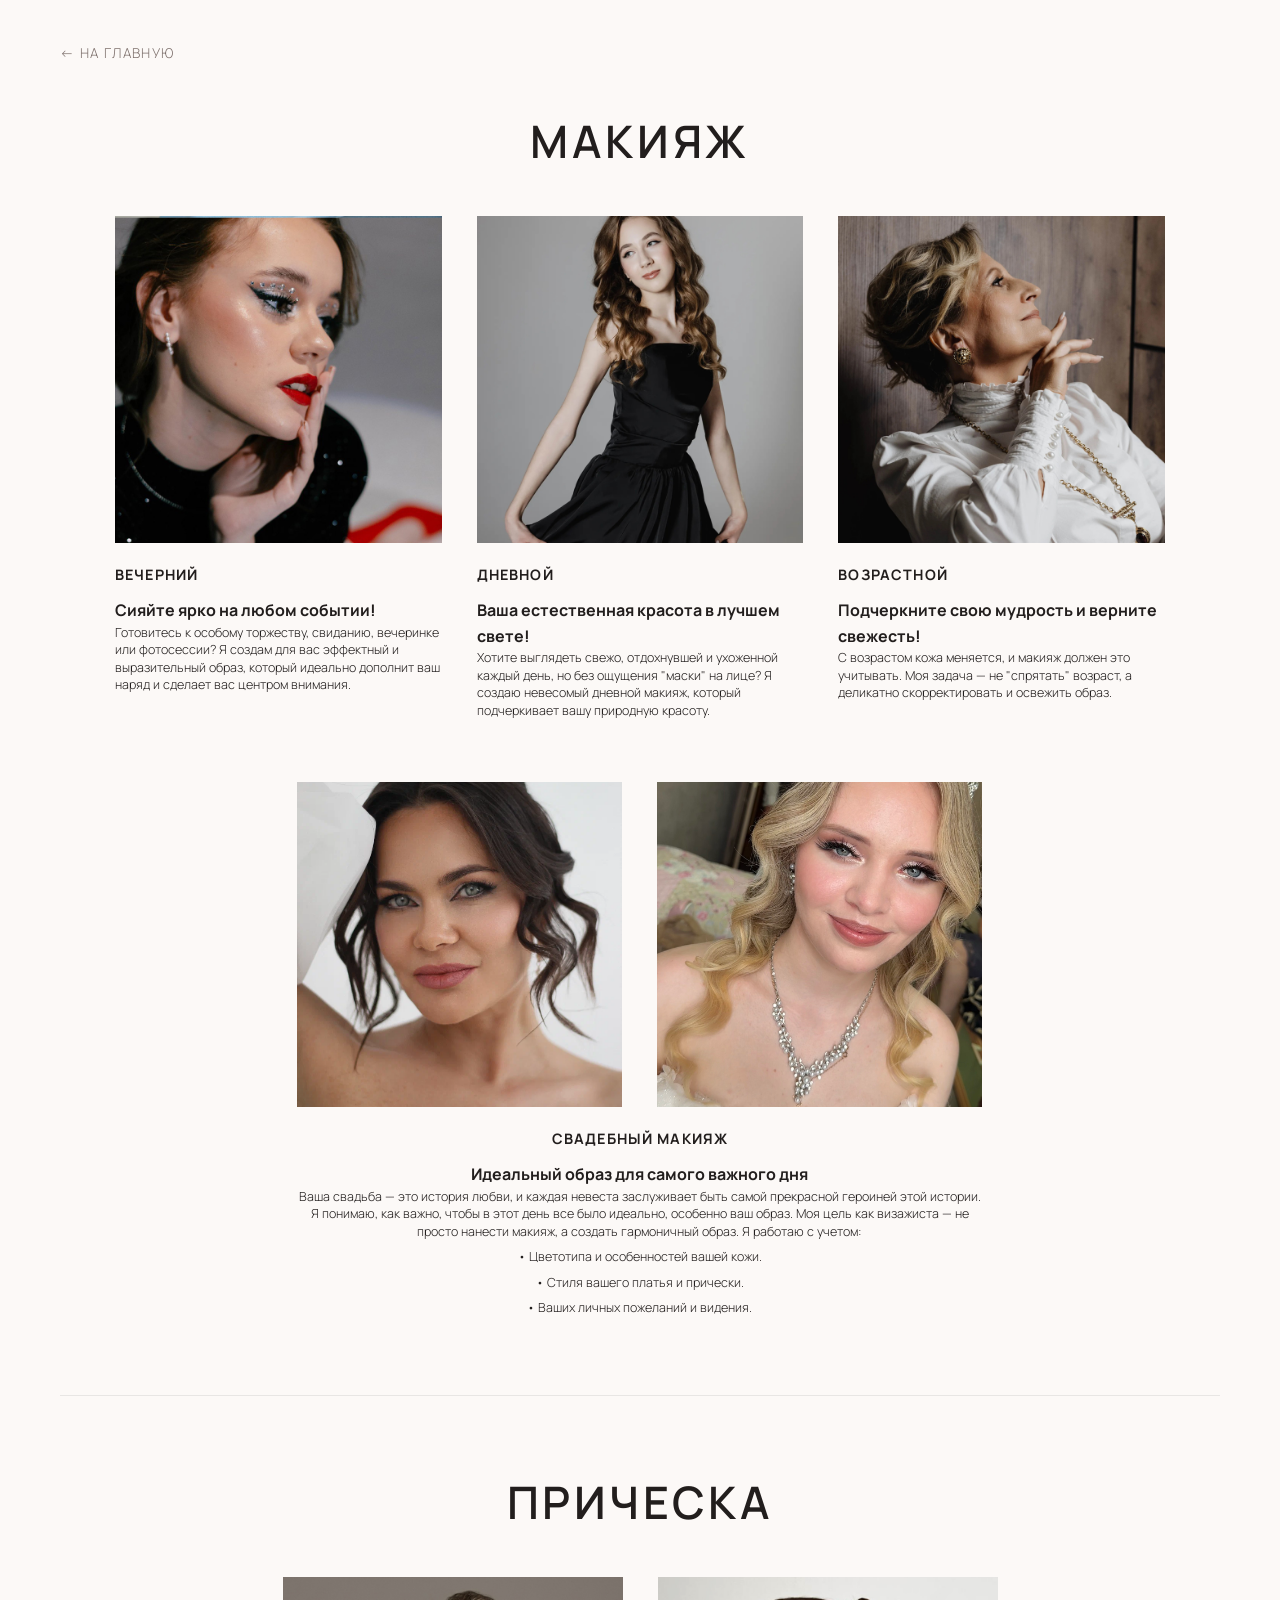
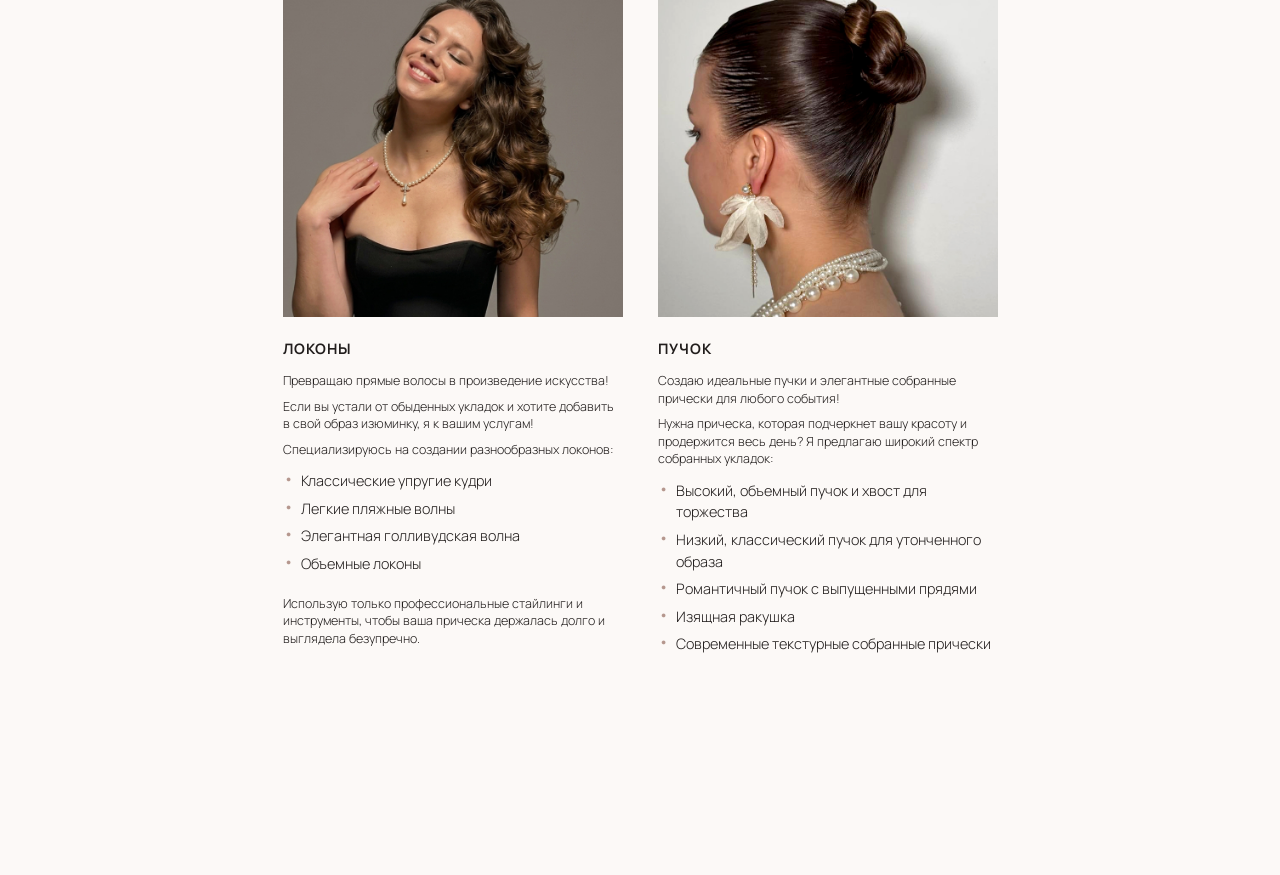
==== services.html @ 64277c26 "Initial commit" ====
<!DOCTYPE html>
<html lang="ru">
<head>
  <meta charset="UTF-8">
  <meta name="viewport" content="width=device-width, initial-scale=1.0">
  <title>Услуги | Elena Leluhina</title>
  <link rel="stylesheet" href="style.css">
</head>
<body>

  <main class="container page-service-container">
    <!-- Кнопка На главную -->
    <a href="index.html" class="back-link">← НА ГЛАВНУЮ</a>

   <!-- СЕКЦИЯ 1: МАКИЯЖ -->
    <section class="service-section">
      <h1 class="service-page-title">МАКИЯЖ</h1>

      <div class="service-grid cols-3">
        <!-- Карточка 1 -->
        <div class="service-card">
          <div class="service-card-img-box">
            <img src="assets/6.jpg" alt="Вечерний">
          </div>
          <div class="service-card-content">
            <h3>Вечерний</h3>
            <h4 class="service-card-subtitle">Сияйте ярко на любом событии!</h4>
            <p class="service-card-desc">Готовитесь к особому торжеству, свиданию, вечеринке или фотосессии? Я создам для вас эффектный и выразительный образ, который идеально дополнит ваш наряд и сделает вас центром внимания.</p>
          </div>
        </div>

        <!-- Карточка 2 -->
        <div class="service-card">
          <div class="service-card-img-box">
            <img src="assets/8.jpg" alt="Дневной">
          </div>
          <div class="service-card-content">
            <h3>Дневной</h3>
            <h4 class="service-card-subtitle">Ваша естественная красота в лучшем свете!</h4>
            <p class="service-card-desc">Хотите выглядеть свежо, отдохнувшей и ухоженной каждый день, но без ощущения "маски" на лице? Я создаю невесомый дневной макияж, который подчеркивает вашу природную красоту.</p>
          </div>
        </div>

        <!-- Карточка 3 -->
        <div class="service-card">
          <div class="service-card-img-box">
            <img src="assets/7.jpg" alt="Возрастной">
          </div>
          <div class="service-card-content">
            <h3>Возрастной</h3>
            <h4 class="service-card-subtitle">Подчеркните свою мудрость и верните свежесть!</h4>
            <p class="service-card-desc">С возрастом кожа меняется, и макияж должен это учитывать. Моя задача — не "спрятать" возраст, а деликатно скорректировать и освежить образ.</p>
          </div>
        </div>

        <!-- СВАДЕБНЫЙ МАКИЯЖ (Теперь ВНУТРИ service-grid) -->
        <div class="service-card full-width-card">
          <div class="service-card-double-img">
            <img src="assets/wedding.webp" alt="Свадебный макияж 1">
            <img src="assets/wedding1.png" alt="Свадебный макияж 2">
          </div>
          <div class="service-card-content">
            <h3>СВАДЕБНЫЙ МАКИЯЖ</h3>
            <h4 class="service-card-subtitle">Идеальный образ для самого важного дня</h4>
            <p class="service-card-desc">
              Ваша свадьба — это история любви, и каждая невеста заслуживает быть самой прекрасной героиней этой истории. Я понимаю, как важно, чтобы в этот день все было идеально, особенно ваш образ. Моя цель как визажиста — не просто нанести макияж, а создать гармоничный образ. Я работаю с учетом:
            </p>
            <p class="service-card-desc">• Цветотипа и особенностей вашей кожи.</p>
            <p class="service-card-desc">• Стиля вашего платья и прически.</p>
            <p class="service-card-desc">• Ваших личных пожеланий и видения.</p>
          </div>
        </div>

      </div> <!-- Конец service-grid cols-3 -->
    </section>

    <!-- РАЗДЕЛИТЕЛЬНАЯ ЛИНИЯ -->
    <hr class="service-divider">

    <!-- СЕКЦИЯ 2: ПРИЧЕСКА (Сетка из 2 карточек) -->
<section class="service-section">
  <h2 class="service-page-title">ПРИЧЕСКА</h2>

  <div class="service-grid cols-2">
    <!-- КАРТОЧКА 1: ЛОКОНЫ -->
    <div class="service-card">
      <div class="service-card-img-box">
        <img src="assets/lokon.jpg" alt="Локоны">
      </div>
      <div class="service-card-content">
        <h3>ЛОКОНЫ</h3>
        <p class="service-card-desc">
          Превращаю прямые волосы в произведение искусства!
        </p>
        <p class="service-card-desc">
          Если вы устали от обыденных укладок и хотите добавить в свой образ изюминку, я к вашим услугам!
        </p>
        <p class="service-card-desc">
          Специализируюсь на создании разнообразных локонов:
        </p>
        
        <ul class="service-list">
          <li>Классические упругие кудри</li>
          <li>Легкие пляжные волны</li>
          <li>Элегантная голливудская волна</li>
          <li>Объемные локоны</li>
        </ul>

        <p class="service-card-desc">
          Использую только профессиональные стайлинги и инструменты, чтобы ваша прическа держалась долго и выглядела безупречно.
        </p>
      </div>
    </div>

    <!-- КАРТОЧКА 2: ПУЧОК -->
    <div class="service-card">
      <div class="service-card-img-box">
        <img src="assets/push.jpg" alt="Пучок">
      </div>
      
      <div class="service-card-content">
        <h3>ПУЧОК</h3>
        <p class="service-card-desc">
          Создаю идеальные пучки и элегантные собранные прически для любого события!
        </p>
        <p class="service-card-desc">
          Нужна прическа, которая подчеркнет вашу красоту и продержится весь день? Я предлагаю широкий спектр собранных укладок:
        </p>
        
        <ul class="service-list">
          <li>Высокий, объемный пучок и хвост для торжества</li>
          <li>Низкий, классический пучок для утонченного образа</li>
          <li>Романтичный пучок с выпущенными прядями</li>
          <li>Изящная ракушка</li>
          <li>Современные текстурные собранные прически</li>
        </ul>
      </div>
    </div>
  </div>
</section>

  </main>

</body>
</html>
---- style.css ----
/* ==========================================
   1. ИМПОРТ ШРИФТОВ И ПЕРЕМЕННЫЕ
   ========================================== */
@import url('https://fonts.googleapis.com/css2?family=Manrope:wght@300;400;500;600;700&family=Caveat:wght@500&display=swap');

:root {
  /* Цветовая палитра */
  --bg-main: #fcf9f7;
  --bg-card: #f4eae4;
  --bg-dark: #b5978e;          /* Новый светлый цвет для шапки */
  --text-dark: #221e1d;
  --text-light: #ffffff;
  --text-muted: #7d706c;
  --accent-burgundy: #b5978e;  /* Новый светлый цвет кнопок как на скриншоте */
  
  /* Типографика */
  --font-heading: 'Manrope', Arial, sans-serif;
  --font-body: 'Manrope', Arial, sans-serif;
  --font-script: 'Caveat', cursive;
}

/* ==========================================
   2. СБРОС И БАЗОВЫЕ СТИЛИ
   ========================================== */
* {
  box-sizing: border-box;
  margin: 0;
  padding: 0;
}

html {
  scroll-behavior: smooth;
}

body {
  background-color: var(--bg-main);
  color: var(--text-dark);
  font-family: var(--font-body);
  font-weight: 300;
  line-height: 1.6;
  padding-bottom: 60px;
}

.container {
  max-width: 1200px;
  margin: 0 auto;
  padding: 0 20px;
}

.grid {
  display: grid;
  grid-template-columns: repeat(12, 1fr);
  gap: 30px;
  align-items: center;
}

.profile-photo {
  width: 100%;
  aspect-ratio: 3 / 4;
  object-fit: cover;
  border-radius: 4px;
  display: block;
}

.section-block {
  margin-top: 100px;
}

/* ==========================================
   БАЗОВЫЕ СТИЛИ ЗАГОЛОВКОВ (ТОНКИЙ ШРИФТ)
   ========================================== */
h1, h2, h3 {
  font-family: var(--font-heading);
  text-transform: uppercase;
  font-weight: 300;           /* Было 500 -> стало 300 (Тонкий) */
  letter-spacing: 0.06em;     /* Небольшая разрядка подчеркивает тонкий шрифт */
}

/* 1. Главный заголовок в Hero-секции */
.hero-text h1 {
  font-size: 2.4rem;
  line-height: 1.15;
  color: var(--text-dark);
  font-weight: 300;           /* Было 600 -> стало 300 */
}

.hero-text .subtitle {
  font-family: var(--font-body);
  font-size: 1.1rem;
  letter-spacing: 0.1em;
  text-transform: uppercase;
  color: var(--text-muted);
  margin: 12px 0 25px;
  font-weight: 300;           /* Добавлено для тонкого начертания */
}

/* 2. Заголовки основных секций на главной (Обо мне, Прайс, Контакты) */
.about-text h2,
.price-content h2,
.achievements-content h2,
.contacts-info h2,
.portfolio-header h2 {
  font-size: 1.75rem;
  font-weight: 300;           /* Было 600 -> стало 300 */
  margin-bottom: 20px;
}

/* 3. Заголовки отдельных страниц (Услуги, Обучение) */
.service-page-title,
.page-title {
  font-size: 1.9rem;
  font-weight: 300;           /* Было 600 -> стало 300 */
  letter-spacing: 0.06em;
  margin-bottom: 30px;
}

/* 4. Заголовки карточек и подсекций */
.carousel-title,
.course-subtitle {
  font-size: 1.05rem;
  font-weight: 400;           /* Было 600 -> стало 400 (аккуратный средний шрифт для мелких заголовков) */
  letter-spacing: 0.06em;
}

/* ==========================================
   3. ШАПКА (СЕРАЯ ПОЛОСА) И HERO (БЕЗ ПОДЛОЖКИ)
   ========================================== */

/* Узкая серая шапка */
.header-nav {
  padding: 12px 0;
  position: sticky;    /* Залипание элемента при скролле */
  top: 0;              /* Фиксация у самого верха экрана */
  z-index: 1000;       /* Поверх всех остальных элементов */
  background-color: #b5978e;
}

/* Контейнер шапки: гибкое выравнивание */
.header-container,
.header-content {
  display: flex;
  align-items: center;
  justify-content: space-between;
  width: 100%;
}

/* Логотип */
.site-logo, .logo {
  max-height: 35px;
  width: auto;
  filter: brightness(0) invert(1);
  display: block;
  margin-right: auto; /* Отодвигает абсолютно всё меню и иконки вправо */
}

/* Навигационное меню для ПК */
.nav-horizontal {
  margin-right: 25px; /* Отодвигает меню от иконок соцсетей */
}

.nav-horizontal ul {
  list-style: none;
  display: flex;
  gap: 25px; /* Фиксированный отступ между пунктами меню */
  align-items: center;
  margin: 0;
  padding: 0;
}

.nav-horizontal a {
  color: var(--text-light, #ffffff);
  text-decoration: none;
  font-size: 0.85rem;
  letter-spacing: 0.12em;
  text-transform: uppercase;
  transition: color 0.3s ease;
  white-space: nowrap; /* Запрещает разрыв слов в пунктах меню */
}

.nav-horizontal a:hover,
.nav-horizontal a.active {
  color: #e2b1a8;
}

/* Блок иконок соцсетей */
.header-socials {
  display: flex;
  align-items: center;
  gap: 10px;
  flex-shrink: 0; /* Не дает иконкам сжиматься */
}

/* Белая круглая подложка для иконок */
.social-icon-link {
  display: inline-flex;
  align-items: center;
  justify-content: center;
  width: 36px;
  height: 36px;
  background-color: #ffffff;
  border-radius: 50%;
  color: var(--accent-burgundy, #a37267);
  box-shadow: 0 2px 6px rgba(0, 0, 0, 0.06);
  transition: transform 0.2s ease, box-shadow 0.2s ease, opacity 0.2s ease;
}

.social-icon-link:hover {
  transform: translateY(-2px);
  box-shadow: 0 4px 10px rgba(0, 0, 0, 0.12);
  opacity: 0.95;
}

/* ==========================================
   АДАПТИВ ДЛЯ МОБИЛЬНЫХ УСТРОЙСТВ
   ========================================== */

@media (max-width: 768px) {
  .header-container,
  .header-content {
    gap: 15px; /* Безопасный зазор между логотипом, иконками и бургером */
  }

  .site-logo, .logo {
    max-height: 28px;   /* Чуть уменьшаем логотип на смартфонах */
    margin-right: auto; /* Жестко прижимает логотип влево */
  }

  .header-socials {
    margin-left: 0;
  }

  .social-icon-link {
    width: 30px;        /* Компактный размер иконок на мобильном */
    height: 30px;
  }

  .nav-horizontal {
    background-color: #b5978e;
  }
}

/* Hero Section */
.hero-section {
  padding-top: 60px;
  padding-bottom: 40px;
  background-color: transparent;
}

.hero-text {
  grid-column: 1 / 7;
}

.hero-text h1 {
  font-size: 4rem;
  line-height: 1.05;
  color: var(--text-dark);
  font-weight: 300;
}

.hero-text .subtitle {
  font-family: var(--font-heading);
  font-size: 1.6rem;
  color: var(--text-muted);
  margin: 15px 0 35px;
}

.hero-img-box {
  grid-column: 7 / 13;
}

/* ==========================================
   4. БЛОК ОБО МНЕ
   ========================================== */
.about-section {
  margin-top: 100px;
}

.about-img-box {
  grid-column: 1 / 6;
}

.about-text {
  grid-column: 6 / 13;
  padding-left: 20px;
}

.about-text h2 {
  font-size: 2.5rem;
  margin-bottom: 25px;
}

.about-text p {
  margin-bottom: 15px;
  font-size: 1rem;
}

.about-text .muted-text {
  color: var(--text-muted);
  font-size: 0.95rem;
}

/* ==========================================
   5. ТИПОГРАФИКА И КНОПКИ
   ========================================== */
h1, h2, h3 {
  font-family: var(--font-heading);
  text-transform: uppercase;
  font-weight: 600;
  letter-spacing: 0.05em;
}

.btn-primary {
  display: inline-block;
  padding: 14px 36px;
  background-color: var(--accent-burgundy);
  color: #ffffff;
  text-decoration: none;
  font-size: 0.8rem;
  letter-spacing: 0.15em;
  text-transform: uppercase;
  border: none;
  cursor: pointer;
  transition: opacity 0.3s ease, transform 0.2s ease;
}

.btn-primary:hover {
  opacity: 0.9;
  transform: translateY(-1px);
}

/* ==========================================
   6. ПОРТФОЛИО С КАРУСЕЛЯМИ
   ========================================== */
.portfolio-section {
  margin-top: 100px;
}

.portfolio-desc {
  max-width: 900px; /* Увеличено, чтобы текст помещался в одну-две широкие строки */
  margin-top: 15px;
  margin-bottom: 50px; /* Отступ снизу, чтобы текст не лип к карусели */
  font-size: 0.95rem;
  color: var(--text-muted);
  line-height: 1.6;
}

.carousel-block {
  position: relative;
}

.carousel-title {
  font-size: 1.2rem;
  letter-spacing: 0.1em;
  margin-bottom: 20px;
  color: var(--text-dark);
  font-weight: 500;
}

.carousel-wrapper {
  position: relative;
  width: 100%;
}

.carousel-track {
  display: flex;
  gap: 20px;
  overflow-x: auto;
  scroll-behavior: smooth;
  padding-bottom: 15px;
  scrollbar-width: none;
}

.carousel-track::-webkit-scrollbar {
  display: none;
}

#photoTrack .carousel-item {
  flex: 0 0 300px;
  aspect-ratio: 1 / 1;
  height: auto;
  border-radius: 4px;
  overflow: hidden;
  background-color: var(--bg-card);
}

#videoTrack .carousel-item {
  flex: 0 0 240px;
  aspect-ratio: 9 / 16;
  height: auto;
  border-radius: 4px;
  overflow: hidden;
  background-color: var(--bg-card);
  position: relative;
}

.carousel-item img,
.carousel-item video {
  width: 100%;
  height: 100%;
  object-fit: cover;
  display: block;
}

.carousel-controls {
  display: flex;
  justify-content: center;
  gap: 15px;
  margin-top: 20px;
}

.carousel-btn {
  width: 42px;
  height: 42px;
  border-radius: 50%;
  border: 1px solid var(--text-dark);
  background: transparent;
  color: var(--text-dark);
  font-size: 1.1rem;
  cursor: pointer;
  display: flex;
  align-items: center;
  justify-content: center;
  transition: all 0.3s ease;
}

.carousel-btn:hover {
  background-color: var(--accent-burgundy);
  color: #ffffff;
  border-color: var(--accent-burgundy);
}

.video-item {
  position: relative;
}

.video-badge {
  position: absolute;
  top: 15px;
  left: 15px;
  background: rgba(30, 25, 24, 0.65);
  backdrop-filter: blur(4px);
  color: #ffffff;
  font-size: 0.7rem;
  letter-spacing: 0.12em;
  text-transform: uppercase;
  padding: 5px 12px;
  border-radius: 20px;
  pointer-events: none;
}

/* ==========================================
   7. РАЗДЕЛ ПРАЙС
   ========================================== */
.price-section {
  margin-top: 100px;
}

.price-content {
  grid-column: 1 / 7;
  padding-right: 20px;
  padding-left: 0;
}

.price-img-box {
  grid-column: 7 / 13;
}

.price-content h2 {
  font-size: 2.5rem;
  margin-bottom: 25px;
}

.price-list {
  display: flex;
  flex-direction: column;
  gap: 20px;
  margin-bottom: 30px;
}

.price-item {
  display: flex;
  justify-content: space-between;
  align-items: baseline;
  border-bottom: 1px dashed #dcd3ce;
  padding-bottom: 10px;
}

.price-name {
  font-size: 1.05rem;
  font-weight: 500;
}

.price-desc {
  font-size: 0.85rem;
  color: var(--text-muted);
  display: block;
  margin-top: 2px;
}

.price-val {
  font-size: 1.2rem;
  font-family: var(--font-heading);
  font-weight: 600;
  color: var(--accent-burgundy);
  white-space: nowrap;
  margin-left: 15px;
}

.back-link {
  display: inline-block;
  text-decoration: none;
  color: var(--text-muted);
  font-size: 0.85rem;
  letter-spacing: 0.1em;
  margin-bottom: 30px;
  transition: color 0.3s ease;
}

.back-link:hover {
  color: var(--text-dark);
}

.price-btn {
  margin-top: 35px;
}

/* ==========================================
   8. РАЗДЕЛ ДОСТИЖЕНИЯ
   ========================================== */
.achievements-section {
  margin-top: 100px;
}

.achievements-content {
  grid-column: 1 / 7;
  padding-right: 20px;
  padding-left: 0;
}

.achievements-img-box {
  grid-column: 7 / 13;
}

.achievements-content h2 {
  font-size: 2.5rem;
  margin-bottom: 25px;
}

/* Единый стиль для абзацев под заголовком */
.achievement-lead,
.achievements-content .muted-text,
.achievements-content p {
  font-size: 0.95rem;
  font-weight: 300;        /* Единый тонкий шрифт */
  color: var(--text-dark); /* Единый цвет для обоих абзацев */
  line-height: 1.6;
  margin-bottom: 15px;
}

/* ==========================================
   9. РАЗДЕЛ КОНТАКТЫ
   ========================================== */
.contacts-section {
  margin-top: 120px;
  padding-top: 60px;
  border-top: 1px solid rgba(0, 0, 0, 0.08);
}

.contacts-img-box {
  grid-column: 1 / 6;
  position: relative;
}

.contacts-signature {
  margin-top: 20px;
}

.contacts-signature .script-name {
  font-family: var(--font-script);
  font-size: 2.8rem;
  line-height: 1;
  color: var(--text-dark);
}

.contacts-signature .signature-sub {
  font-size: 0.75rem;
  letter-spacing: 0.15em;
  color: var(--text-muted);
  display: block;
  margin-top: 5px;
}

.contacts-info {
  grid-column: 6 / 13;
  padding-left: 20px;
}

.contacts-info h2 {
  font-size: 2.5rem;
  margin-bottom: 20px;
}

.contacts-intro {
  font-size: 1rem;
  color: var(--text-dark);
  margin-bottom: 35px;
  max-width: 540px;
}

.contacts-details {
  display: flex;
  flex-direction: column;
  gap: 20px;
  margin-bottom: 40px;
}

.detail-item {
  border-left: 2px solid var(--accent-burgundy);
  padding-left: 15px;
}

.detail-label {
  font-size: 0.8rem;
  text-transform: uppercase;
  letter-spacing: 0.1em;
  color: var(--text-muted);
  display: block;
}

.detail-value {
  font-size: 1.05rem;
  font-weight: 500;
  color: var(--text-dark);
  margin-top: 2px;
}

.contacts-socials {
  display: flex;
  flex-wrap: wrap;
  gap: 15px;
  align-items: center;
}

.btn-outline {
  display: inline-block;
  padding: 13px 28px;
  border: 1px solid var(--text-dark);
  background: transparent;
  color: var(--text-dark);
  text-decoration: none;
  font-size: 0.8rem;
  letter-spacing: 0.15em;
  text-transform: uppercase;
  transition: all 0.3s ease;
}

.contacts-logo-img {
  max-width: 220px; /* Настройте максимальную ширину под ваш PNG */
  height: auto;
  display: block;
}

.btn-outline:hover {
  background-color: var(--text-dark);
  color: #ffffff;
}

/* ==========================================
   10. АДАПТИВНОСТЬ (МОБИЛЬНАЯ ВЕРСИЯ)
   ========================================== */
@media (max-width: 768px) {
  .grid {
    display: flex;
    flex-direction: column;
  }

  .header-nav {
    flex-direction: column;
    gap: 20px;
    text-align: center;
  }

  .nav-horizontal ul {
    flex-wrap: wrap;
    justify-content: center;
    gap: 15px;
  }

  .about-text,
  .price-content,
  .achievements-content,
  .contacts-info {
    padding-left: 0;
    padding-right: 0;
    margin-top: 0;
    order: 1;
  }

  .about-img-box,
  .price-img-box,
  .achievements-img-box,
  .contacts-img-box {
    order: 2;
    margin-top: 20px;
    width: 100%;
  }

  .hero-text h1 {
    font-size: 2.8rem;
  }

  #photoTrack .carousel-item {
    flex: 0 0 220px;
  }

  #videoTrack .carousel-item {
    flex: 0 0 200px;
  }

  .contacts-section {
    margin-top: 80px;
    padding-top: 40px;
  }

  .contacts-socials {
    flex-direction: column;
    align-items: stretch;
  }

  .contacts-socials .btn-primary,
  .contacts-socials .btn-outline {
    text-align: center;
  }
}

/* ==========================================
   11. ЕДИНАЯ СТРАНИЦА УСЛУГ (МАКИЯЖ + ПРИЧЕСКА)
   ========================================== */
.page-service-container {
  padding-top: 40px;
  padding-bottom: 80px;
}

.service-section {
  margin-bottom: 60px;
}

.service-page-title {
  text-align: center;
  font-size: 2.8rem;
  letter-spacing: 0.08em;
  margin-top: 10px;
  margin-bottom: 40px;
  font-family: var(--font-heading);
  font-weight: 600;
  color: var(--text-dark);
}

.service-divider {
  border: none;
  border-top: 1px solid rgba(0, 0, 0, 0.08);
  margin: 70px 0;
}

/* Общая сетка */
.service-grid {
  display: grid;
  justify-content: center;
  gap: 35px;
}

/* Сетка из 3 колонок (Макияж) */
.service-grid.cols-3 {
  grid-template-columns: repeat(3, 1fr);
  max-width: 1050px;
  margin: 0 auto;
}

/* Сетка из 2 колонок (Прическа) */
.service-grid.cols-2 {
  grid-template-columns: repeat(2, 340px);
}

.service-card {
  display: flex;
  flex-direction: column;
}

.service-card-img-box {
  width: 100%;
  aspect-ratio: 1 / 1;
  overflow: hidden;
  margin-bottom: 20px;
}

.service-card-img-box img {
  width: 100%;
  height: 100%;
  object-fit: cover;
  display: block;
}

.service-card h3 {
  font-family: var(--font-body);
  font-weight: 700;
  font-size: 0.9rem;
  letter-spacing: 0.08em;
  text-transform: uppercase;
  margin-bottom: 12px;
  color: var(--text-dark);
}

.service-card-desc {
  font-size: 0.78rem;
  line-height: 1.4;
  color: var(--text-dark);
  margin-bottom: 8px;
}

/* Список особенностей в карточках услуг */
.service-list {
  list-style: none;
  padding-left: 0;
  margin-top: 12px;
  margin-bottom: 20px;
}

.service-list li {
  position: relative;
  padding-left: 18px;
  margin-bottom: 6px;
  font-size: 0.9rem;
  color: var(--text-dark);
  line-height: 1.5;
}

.service-list li::before {
  content: "•";
  position: absolute;
  left: 0;
  color: var(--accent-burgundy);
  font-size: 1.1rem;
  line-height: 1;
}

/* ==========================================
   КАРТОЧКА СВАДЕБНОГО МАКИЯЖА
   ========================================== */

/* Карточка занимает всю ширину сетки из 3 колонок */
.full-width-card {
  grid-column: 1 / -1;
  margin-top: 20px;
  display: flex;
  flex-direction: column;
  align-items: center;
  text-align: center;
}

/* Контейнер для двух фото расширен до ширины ~2 стандартных колонок */
.service-card-double-img {
  display: flex;
  gap: 35px; /* Зазор точно такой же, как в сетке gap: 35px */
  width: 100%;
  max-width: 685px; /* (325px * 2) + 35px — размер двух полноценных карточек */
  margin-bottom: 20px;
}

/* Каждое фото имеет ширину и квадратную пропорцию, 1 в 1 как верхние карточки */
.service-card-double-img img {
  width: calc(50% - 17.5px);
  aspect-ratio: 1 / 1;
  object-fit: cover;
  border-radius: 0;
}

/* Текстовый блок под снимками */
.full-width-card .service-card-content {
  max-width: 685px;
}

/* Адаптив для планшетов и телефонов */
@media (max-width: 768px) {
  .service-card-double-img {
    max-width: 100%;
    gap: 15px;
  }
  
  .service-card-double-img img {
    width: calc(50% - 7.5px);
  }
}

@media (max-width: 650px) {
  .service-card-double-img {
    max-width: 100%; /* На смартфонах занимает всю ширину экрана */
  }
}

/* Адаптивы для мобильных устройств */
@media (max-width: 992px) {
  .service-grid.cols-3 {
    grid-template-columns: repeat(2, 1fr);
  }
}

@media (max-width: 650px) {
  .service-grid.cols-3,
  .service-grid.cols-2 {
    grid-template-columns: 1fr;
    max-width: 360px;
    margin: 0 auto;
  }

  .service-page-title {
    font-size: 2.2rem;
    margin-bottom: 30px;
  }
}
/* ==========================================
   12. СТРАНИЦА ОБУЧЕНИЯ
   ========================================== */
.page-education-container {
  padding-top: 40px;
  padding-bottom: 80px;
}

.education-section {
  align-items: center;
  margin-top: 20px;
}

.education-text {
  grid-column: 1 / 7;
  padding-right: 20px;
}

.education-img-box {
  grid-column: 7 / 13;
}

.page-title {
  font-size: 2.8rem;
  letter-spacing: 0.08em;
  margin-bottom: 10px;
  color: var(--text-dark);
}

.course-subtitle {
  font-size: 1.1rem;
  font-weight: 600;
  letter-spacing: 0.05em;
  margin-bottom: 20px;
  color: var(--accent-burgundy);
}

.course-desc {
  font-size: 0.95rem;
  line-height: 1.6;
  margin-bottom: 15px;
  color: var(--text-dark);
}

.course-meta {
  font-size: 0.9rem;
  color: var(--text-muted);
  margin-top: 20px;
  margin-bottom: 20px;
}

.course-price {
  font-family: var(--font-heading);
  font-size: 1.6rem;
  font-weight: 600;
  color: var(--accent-burgundy);
  margin-bottom: 30px;
}

/* Адаптив для мобильных устройств */
@media (max-width: 768px) {
  .education-text {
    grid-column: 1 / 13;
    padding-right: 0;
  }
  
  .education-img-box {
    grid-column: 1 / 13;
    margin-top: 30px;
  }
}

/* ==========================================
   СТИЛИ ДЛЯ БУРГЕР-МЕНЮ (ПО УМОЛЧАНИЮ СКРЫТО НА ПК)
   ========================================== */
.burger-btn {
  display: none;
  flex-direction: column;
  justify-content: space-between;
  width: 28px;
  height: 20px;
  background: transparent;
  border: none;
  cursor: pointer;
  padding: 0;
  z-index: 1001;
}

.burger-btn span {
  width: 100%;
  height: 2px;
  background-color: var(--text-light);
  border-radius: 2px;
  transition: all 0.3s ease;
}

/* Анимация крестика при открытии */
.burger-btn.active span:nth-child(1) {
  transform: translateY(9px) rotate(45deg);
}
.burger-btn.active span:nth-child(2) {
  opacity: 0;
}
.burger-btn.active span:nth-child(3) {
  transform: translateY(-9px) rotate(-45deg);
}

/* ==========================================
   АДАПТИВНОСТЬ ДЛЯ ЭКРАНОВ МЕНЕЕ 768px
   ========================================== */
@media (max-width: 768px) {
  .header-nav {
    position: sticky;
    top: 0;
    z-index: 1000;
  }

  .burger-btn {
    display: flex; /* Показываем кнопку бургер */
  }

  /* Выпадающее выпадающее меню */
  .nav-horizontal {
    position: absolute;
    top: 100%;
    left: 0;
    width: 100%;
    background-color: #4a4543;
    padding: 20px 0;
    display: none; /* Скрываем по умолчанию */
    box-shadow: 0 10px 15px rgba(0, 0, 0, 0.15);
  }

  .nav-horizontal.active {
    display: block; /* Показываем при клике */
  }

  .nav-horizontal ul {
    flex-direction: column;
    gap: 20px;
    align-items: center;
  }

  .nav-horizontal a {
    font-size: 0.95rem;
  }
}

/* ==========================================
   СМЕЩЕННЫЕ ПОДЛОЖКИ ПОД БЛОКИ
   ========================================== */

/* Общие правила для базовых блоков */
.hero-section,
.about-section {
  position: relative;
  z-index: 1;
}

/* 1. HERO SECTION: прямоугольник смещен вниз и вправо */
.hero-section::before {
  content: '';
  position: absolute;
  top: 40px;                  /* Смещение вниз */
  left: -30px;                 /* Смещение вправо */
  width: 100%;
  height: 90%;
  background-color: var(--bg-card); /* Светло-пудровый цвет подложки */
  border-radius: 4px;
  z-index: -1;                /* Убираем за контент */
}

/* 2. БЛОК ОБО МНЕ: прямоугольник смещен вниз и влево */
.about-section::before {
  content: '';
  position: absolute;
  top: 40px;                  /* Смещение вниз */
  left: 70px;                /* Смещение влево */
  width: 100%;
  height: 100%;
  background-color: var(--bg-card);
  border-radius: 4px;
  z-index: -1;
}

body {
  background-color: var(--bg-main);
  color: var(--text-dark);
  font-family: var(--font-body);
  font-weight: 300;
  line-height: 1.6;
  padding-bottom: 60px;
  overflow-x: hidden; /* Предотвращает появлению горизонтального скролла из-за смещенных элементов */
}

@media (max-width: 768px) {
  .hero-section::before {
    top: 20px;
    left: 15px;
    height: 100%;
  }

  .about-section::before {
    top: 20px;
    left: -15px;
    height: 100%;
  }
}
/* 3. БЛОК КОНТАКТЫ: прямоугольник смещен вниз и вправо */
.contacts-section {
  position: relative;
  z-index: 1;
}

.contacts-section::before {
  content: '';
  position: absolute;
  top: 40px;                  /* Смещение вниз */
  left: 40px;                 /* Смещение вправо (если нужно влево, поставьте -40px) */
  width: 100%;
  height: 90%;
  background-color: var(--bg-card); /* Светло-пудровый цвет подложки */
  border-radius: 4px;
  z-index: -1;
}
@media (max-width: 768px) {
  .contacts-section::before {
    top: 20px;
    left: 15px;
    height: 100%;
  }
}

/* ==========================================
   НИЖНЯЯ ПАНЕЛЬ (COPYRIGHT)
   ========================================== */
.footer-bottom {
  margin-top: 60px;
  padding: 25px 0;
  border-top: 1px solid rgba(0, 0, 0, 0.08);
  font-size: 0.8rem;
  color: var(--text-muted);
  text-align: center;
}

.footer-bottom-content {
  display: flex;
  flex-direction: column;
  gap: 8px;
  align-items: center;
}

.developer-credit {
  font-size: 0.75rem;
  opacity: 0.85;
}
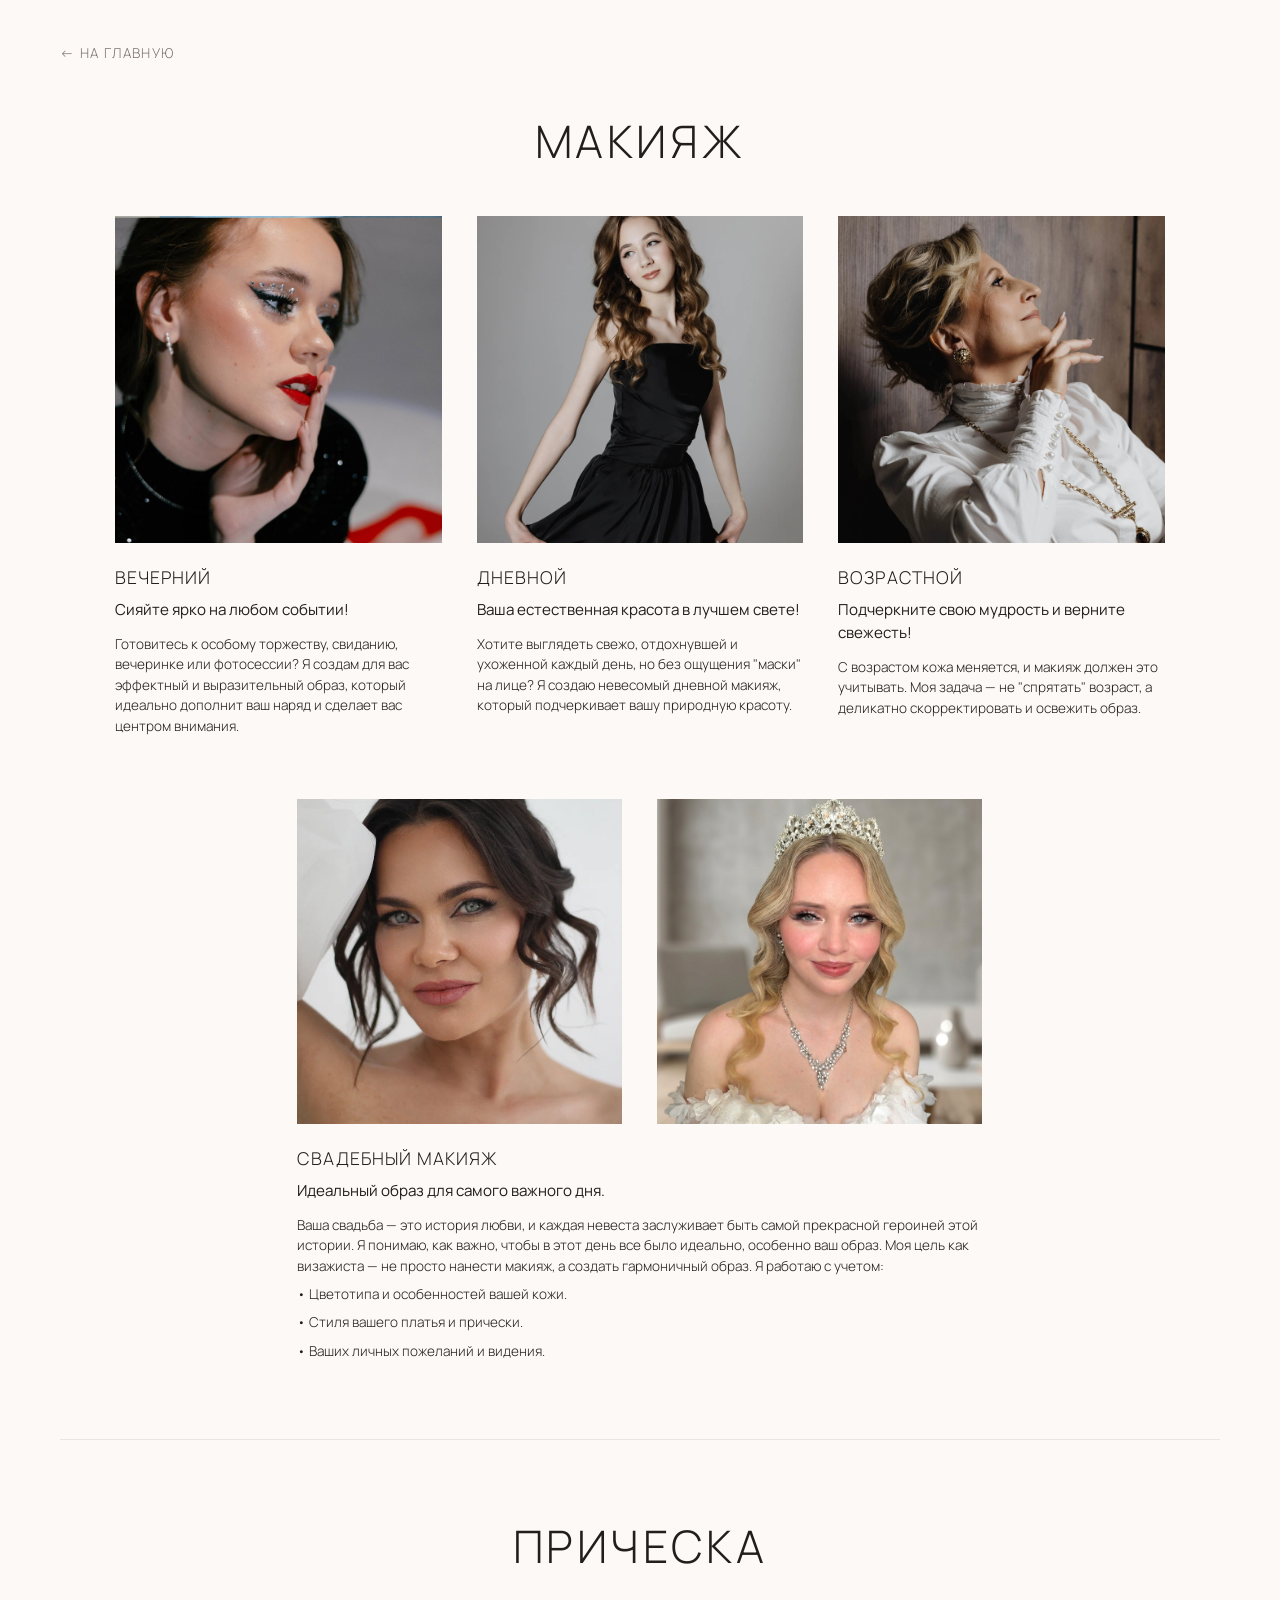
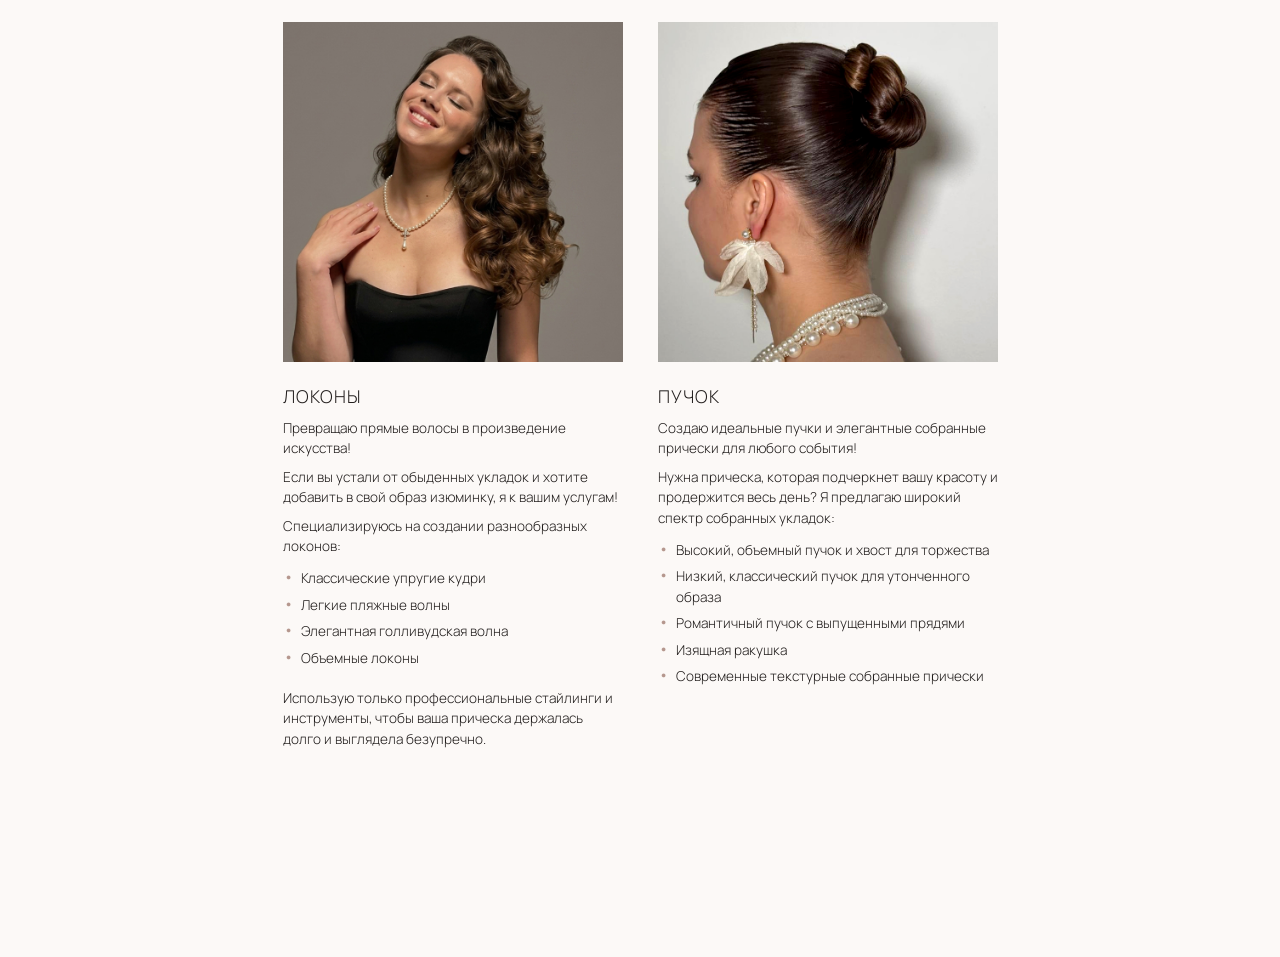
==== commit a49e1520: "new small fixes" ====
--- a/services.html
+++ b/services.html
@@ -61,7 +61,7 @@
           </div>
           <div class="service-card-content">
             <h3>СВАДЕБНЫЙ МАКИЯЖ</h3>
-            <h4 class="service-card-subtitle">Идеальный образ для самого важного дня</h4>
+            <h4 class="service-card-subtitle">Идеальный образ для самого важного дня.</h4>
             <p class="service-card-desc">
               Ваша свадьба — это история любви, и каждая невеста заслуживает быть самой прекрасной героиней этой истории. Я понимаю, как важно, чтобы в этот день все было идеально, особенно ваш образ. Моя цель как визажиста — не просто нанести макияж, а создать гармоничный образ. Я работаю с учетом:
             </p>
--- a/style.css
+++ b/style.css
@@ -745,6 +745,7 @@
   margin-bottom: 60px;
 }
 
+/* Главный заголовок секции (тонкий) */
 .service-page-title {
   text-align: center;
   font-size: 2.8rem;
@@ -752,7 +753,7 @@
   margin-top: 10px;
   margin-bottom: 40px;
   font-family: var(--font-heading);
-  font-weight: 600;
+  font-weight: 300; /* Было 600 -> стало 300 */
   color: var(--text-dark);
 }
 
@@ -800,19 +801,30 @@
   display: block;
 }
 
+/* Заголовки внутри карточек (тонкие) */
 .service-card h3 {
+  font-family: var(--font-heading); /* Переведено на шрифтовую переменную заголовков */
+  font-weight: 300;                /* Было 700 -> стало 300 */
+  font-size: 1.1rem;               /* Слегка увеличен кегль для тонкого шрифта */
+  letter-spacing: 0.06em;
+  text-transform: uppercase;
+  margin-bottom: 8px;
+  color: var(--text-dark);
+}
+
+/* Подзаголовки карточек (обычный текст) */
+.service-card-subtitle {
   font-family: var(--font-body);
-  font-weight: 700;
-  font-size: 0.9rem;
-  letter-spacing: 0.08em;
-  text-transform: uppercase;
+  font-size: 0.95rem;              /* Размер стандартного текста */
+  font-weight: 400;                /* Обычное начертание вместо полужирного */
+  line-height: 1.5;
+  color: var(--text-dark);
   margin-bottom: 12px;
-  color: var(--text-dark);
 }
 
 .service-card-desc {
-  font-size: 0.78rem;
-  line-height: 1.4;
+  font-size: 0.85rem;
+  line-height: 1.5;
   color: var(--text-dark);
   margin-bottom: 8px;
 }
@@ -829,7 +841,7 @@
   position: relative;
   padding-left: 18px;
   margin-bottom: 6px;
-  font-size: 0.9rem;
+  font-size: 0.85rem;
   color: var(--text-dark);
   line-height: 1.5;
 }
@@ -847,26 +859,25 @@
    КАРТОЧКА СВАДЕБНОГО МАКИЯЖА
    ========================================== */
 
-/* Карточка занимает всю ширину сетки из 3 колонок */
+/* Блок центрируется по всей ширине сетки */
 .full-width-card {
   grid-column: 1 / -1;
   margin-top: 20px;
   display: flex;
   flex-direction: column;
-  align-items: center;
-  text-align: center;
-}
-
-/* Контейнер для двух фото расширен до ширины ~2 стандартных колонок */
+  align-items: center; /* Держит внутренний контент по центру страницы */
+}
+
+/* Контейнер для двух фото */
 .service-card-double-img {
   display: flex;
-  gap: 35px; /* Зазор точно такой же, как в сетке gap: 35px */
+  gap: 35px;
   width: 100%;
-  max-width: 685px; /* (325px * 2) + 35px — размер двух полноценных карточек */
+  max-width: 685px;
   margin-bottom: 20px;
 }
 
-/* Каждое фото имеет ширину и квадратную пропорцию, 1 в 1 как верхние карточки */
+/* Каждое фото */
 .service-card-double-img img {
   width: calc(50% - 17.5px);
   aspect-ratio: 1 / 1;
@@ -877,6 +888,8 @@
 /* Текстовый блок под снимками */
 .full-width-card .service-card-content {
   max-width: 685px;
+  width: 100%;       /* Занимает всю ширину блока с фото (685px) */
+  text-align: left;  /* Выравнивает заголовок, текст и цену по левому краю картинок */
 }
 
 /* Адаптив для планшетов и телефонов */
@@ -891,12 +904,6 @@
   }
 }
 
-@media (max-width: 650px) {
-  .service-card-double-img {
-    max-width: 100%; /* На смартфонах занимает всю ширину экрана */
-  }
-}
-
 /* Адаптивы для мобильных устройств */
 @media (max-width: 992px) {
   .service-grid.cols-3 {
@@ -905,6 +912,10 @@
 }
 
 @media (max-width: 650px) {
+  .service-card-double-img {
+    max-width: 100%;
+  }
+
   .service-grid.cols-3,
   .service-grid.cols-2 {
     grid-template-columns: 1fr;
@@ -917,6 +928,7 @@
     margin-bottom: 30px;
   }
 }
+
 /* ==========================================
    12. СТРАНИЦА ОБУЧЕНИЯ
    ========================================== */
